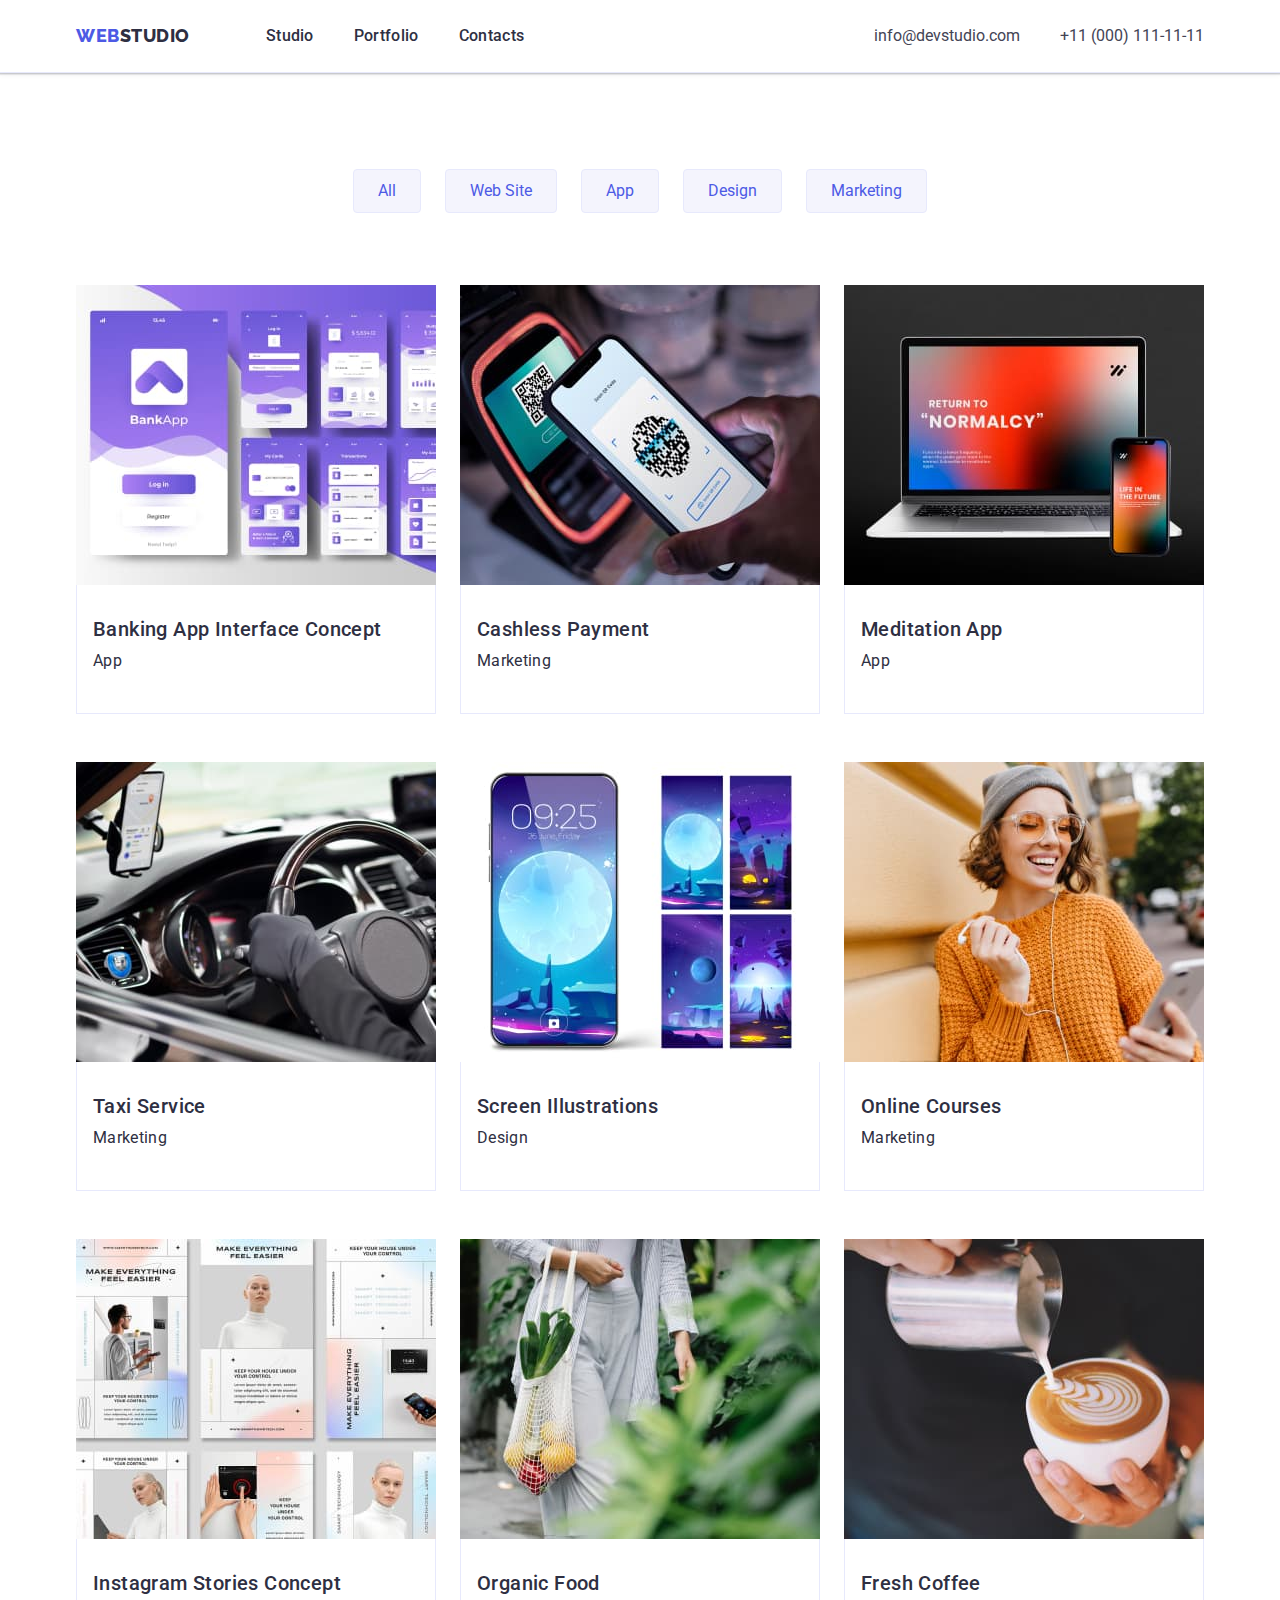
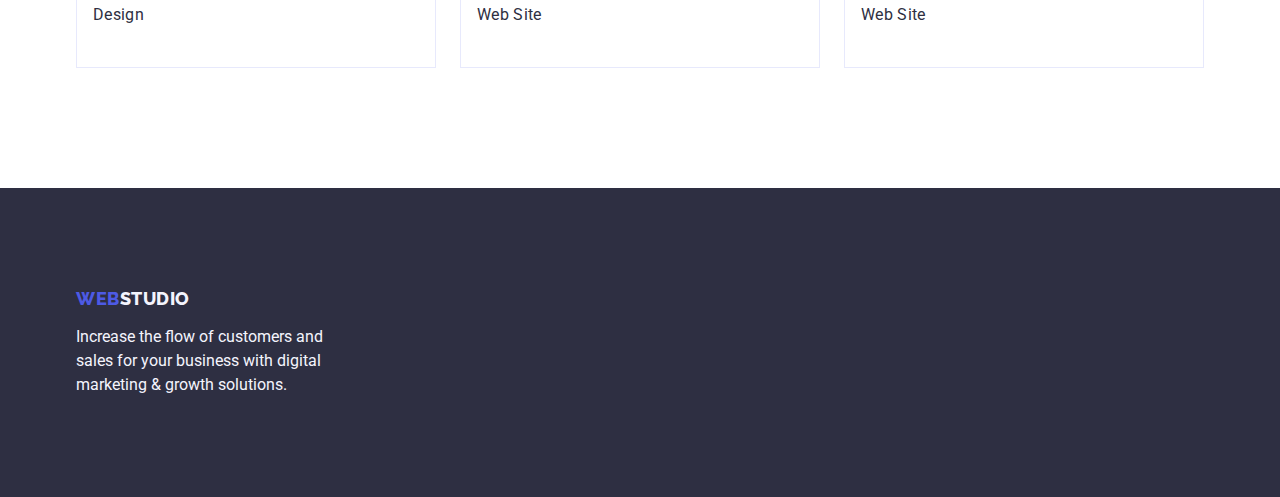
==== portfolio.html @ f8720d46 "Initial commit" ====
<!DOCTYPE html>
<html lang="en">

<head>
  <meta charset="UTF-8" />
  <meta http-equiv="X-UA-Compatible" content="IE=edge" />
  <meta name="viewport" content="width=device-width, initial-scale=1.0" />
  <title>Portfolio</title>
  <link rel="preconnect" href="https://fonts.googleapis.com" />
  <link rel="preconnect" href="https://fonts.gstatic.com" crossorigin />
  <link
    href="https://fonts.googleapis.com/css2?family=Raleway:wght@400;700&family=Roboto:wght@400;500;700;900&display=swap"
    rel="stylesheet" />
  <link rel="stylesheet"
    href="https://cdnjs.cloudflare.com/ajax/libs/modern-normalize/1.1.0/modern-normalize.min.css" />
  <link rel="stylesheet" href="./css/styles.css" />
</head>

<body>
  <!--HEADER-->
  <header class="header">
    <div class="container">
      <!--NAVIGATION MENU-->
      <nav class="nav">
        <!--LOGO-->
        <a href="./index.html" class="link nav-logo">Web<span class="nav-logo-item">Studio</span>
        </a>
        <ul class="list">
          <li class="list-item">
            <a href="./index.html" class="link nav-link">Studio</a>
          </li>
          <li class="list-item">
            <a href="./portfolio.html" class="link nav-link">Portfolio</a>
          </li>
          <li class="list-item">
            <a href="" class="link nav-link">Contacts</a>
          </li>
        </ul>
      </nav>
      <!--ADDRESS-->
      <address class="address">
        <ul class="list">
          <li class="address-list-item">
            <a href="mailto:info@devstudio.com" class="address-item link">info@devstudio.com</a>
          </li>
          <li class="address-list-item">
            <a href="tel:+110001111111" class="address-item link">+11 (000) 111-11-11</a>
          </li>
        </ul>
      </address>
    </div>
  </header>
  <!--MAIN CONTENT-->

  <main>
    <section class="section-portfolio">
      <div class="container">
        <!--HEAD-->

        <h1 class="visually-hidden">Portfolio</h1>

        <!--FILTER-->

        <ul class="list filter">
          <li class="filter-list">
            <button type="button" class="portfolio-btn">All</button>
          </li>
          <li class="filter-list">
            <button type="button" class="portfolio-btn">Web Site</button>
          </li>
          <li class="filter-list">
            <button type="button" class="portfolio-btn">App</button>
          </li>
          <li class="filter-list">
            <button type="button" class="portfolio-btn">Design</button>
          </li>
          <li class="filter-list">
            <button type="button" class="portfolio-btn">Marketing</button>
          </li>
        </ul>

        <!--PRODUCTS-->

        <ul class="list cards">
          <li class="card">
            <a href="" class="link">
              <img src="./images/projects/bank.jpg" alt="Banking App Interface Concept" width="360" />
              <div class="card-categories">
                <h2 class="portfolio-title">Banking App Interface Concept</h2>
                <p class="portfolio-text">App</p>
              </div>
            </a>
          </li>
          <li class="card">
            <a href="" class="link">
              <img src="./images/projects/cashless.jpg" alt="Cashless Payment" width="360" />
              <div class="card-categories">
                <h2 class="portfolio-title">Cashless Payment</h2>
                <p class="portfolio-text">Marketing</p>
              </div>
            </a>
          </li>
          <li class="card">
            <a href="" class="link">
              <img src="./images/projects/meditation.jpg" alt="Meditation App" width="360" />
              <div class="card-categories">
                <h2 class="portfolio-title">Meditation App</h2>
                <p class="portfolio-text">App</p>
              </div>
            </a>
          </li>
          <li class="card">
            <a href="" class="link">
              <img src="./images/projects/taxi.jpg" alt="Taxi Service" width="360" />
              <div class="card-categories">
                <h2 class="portfolio-title">Taxi Service</h2>
                <p class="portfolio-text">Marketing</p>
              </div>
            </a>
          </li>
          <li class="card">
            <a href="" class="link">
              <img src="./images/projects/screen.jpg" alt="Screen Illustrations" width="360" />
              <div class="card-categories">
                <h2 class="portfolio-title">Screen Illustrations</h2>
                <p class="portfolio-text">Design</p>
              </div>
            </a>
          </li>
          <li class="card">
            <a href="" class="link">
              <img src="./images/projects/online-cours.jpg" alt="Online Courses" width="360" />
              <div class="card-categories">
                <h2 class="portfolio-title">Online Courses</h2>
                <p class="portfolio-text">Marketing</p>
              </div>
            </a>
          </li>
          <li class="card">
            <a href="" class="link">
              <img src="./images/projects/instagram.jpg" alt="Instagram Stories Concept" width="360" />
              <div class="card-categories">
                <h2 class="portfolio-title">Instagram Stories Concept</h2>
                <p class="portfolio-text">Design</p>
              </div>
            </a>
          </li>
          <li class="card">
            <a href="" class="link">
              <img src="./images/projects/organic-food.jpg" alt="Organic Food" width="360" />
              <div class="card-categories">
                <h2 class="portfolio-title">Organic Food</h2>
                <p class="portfolio-text">Web Site</p>
              </div>
            </a>
          </li>
          <li class="card">
            <a href="" class="link">
              <img src="./images/projects/fresh-coffe.jpg" alt="Fresh Coffee" width="360" />
              <div class="card-categories">
                <h2 class="portfolio-title">Fresh Coffee</h2>
                <p class="portfolio-text">Web Site</p>
              </div>
            </a>
          </li>
        </ul>
      </div>
    </section>
  </main>

  <!--FOOTER-->
  <footer class="footer">
    <div class="container footer-flex">
      <div class="footer-logo-container">
        <!--LOGOG-->
        <a href="./index.html" class="link footer-logo">Web<span class="footer-logo-item">Studio</span>
        </a>
        <p class="text">
          Increase the flow of customers and sales for your business with
          digital marketing & growth solutions.
        </p>
      </div>

      <!--<div class="footer-social-container">
        <p class="footer-social-title">Social media</p>
        <ul class="footer-list list">
          <li class="footer-list-item">
            <a href="" class="footer-social-link">
              <svg class="icon" width="24" height="24">
                <use href="./images/icons.svg#icon-instagram"></use>
              </svg>
            </a>
          </li>
          <li class="footer-list-item">
            <a href="" class="footer-social-link">
              <svg class="icon" width="24" height="24">
                <use href="./images/icons.svg#icon-twitter"></use>
              </svg>
            </a>
          </li>
          <li class="footer-list-item">
            <a href="" class="footer-social-link">
              <svg class="icon" width="24" height="24">
                <use href="./images/icons.svg#icon-facebook"></use>
              </svg>
            </a>
          </li>
          <li class="footer-list-item">
            <a href="" class="footer-social-link">
              <svg class="icon" width="24" height="24">
                <use href="./images/icons.svg#icon-linkedin"></use>
              </svg>
            </a>
          </li>
        </ul>
      </div>-->
    </div>

  </footer>
</body>

</html>
---- css/styles.css ----
:root {
	--text-color: #434455;
	--dark-color: #2e2f42;
	--primary-barnd-color: #4d5ae5;
	--background-color: #ffffff;
	--pressed-state-cl: #404bbf;
	--light-color: #f4f4fd;
	--heder-border-cl: #e7e9fc;
	--customer-color: #afb1b8;
	--border-color: #8e8f99;
	--social-activ-cl: #31d0aa;
}

html {
	box-sizing: border-box;
}

*,
*::before,
*::after {
	box-sizing: inherit;
}

body {
	font-family: "Roboto", sans-serif;
	font-style: normal;
	font-weight: 400;
	font-size: 16px;
	line-height: 24px;

	color: var(--brand-color);
	background-color: var(--background-color);
}

h1,
h2,
h3,
h4,
h5,
h6,
p {
	margin: 0;
}

ul {
	padding: 0;
}

/*===utylits===*/
.container {
	width: 1158px;
	padding-left: 15px;
	padding-right: 15px;
	margin: 0 auto;
}

.link {
	text-decoration: none;
}

.list {
	list-style: none;
	margin: 0;
	padding: 0;
}

img {
	display: block;
}

.visually-hidden {
	position: absolute;
	width: 1px;
	height: 1px;
	margin: -1px;
	border: 0;
	padding: 0;
	white-space: nowrap;
	clip-path: inset(100%);
	clip: rect(0 0 0 0);
	overflow: hidden;
}

/* styles for index.html */

/*===HEDER SECTION===*/
.header .container {
	display: flex;
	align-items: center;
	margin: 0 auto 0 auto;
}

.header {
	border-bottom: 1px solid var(--heder-border-cl);
	box-shadow: 0px 2px 1px rgba(46, 47, 66, 0.08),
		0px 1px 1px rgba(46, 47, 66, 0.16), 0px 1px 6px rgba(46, 47, 66, 0.08);
}

/*===LOGO===*/
.nav-logo {
	font-family: "Raleway", sans-serif;
	font-style: normal;
	font-weight: 800;
	font-size: 18px;
	line-height: 1.17;
	margin-right: auto;

	letter-spacing: 0.03em;
	text-decoration: none;
	text-transform: uppercase;

	color: var(--primary-barnd-color);
}

.nav-logo-item {
	color: var(--dark-color);
}

/*===NAVIGATION===*/
.nav {
	display: flex;
	align-items: center;
	margin-right: auto;

	font-style: normal;
	font-weight: 500;
	font-size: 16px;
	line-height: 24px;
}

.nav .list {
	display: flex;
	margin-left: 76px;
	gap: 40px;
}

.nav-link {
	display: flex;
	padding-top: 24px;
	padding-bottom: 24px;
}

.list .nav-link {
	color: var(--dark-color);
	font-weight: 500;
	font-size: 16px;
	line-height: 1.5;
	letter-spacing: 0.02em;
}

.list .link:hover,
.list .link:focus {
	color: var(--pressed-state-cl);
}

/*===ADRRESS===*/
.address {
	font-style: normal;
}

.address-item.link {
	color: var(--text-color);
}

.address .list {
	display: flex;
	gap: 40px;
}

.address-item:hover,
.address-item:focus {
	color: var(--pressed-state-cl);
}

/*=== HERO SECTION ===*/

.hero {
	padding: 188px 0;
	max-width: 1440px;
	min-height: 600px;
	margin: 0 auto;
	text-align: center;
	background-color: var(--dark-color);

	background-image: linear-gradient(rgba(46, 47, 66, 0.7),
			rgba(46, 47, 66, 0.7)),
		url(../images/people-office.jpg);

	background-position: center;
	background-size: cover;
	background-repeat: no-repeat;
}

.hero-title {
	font-family: "Roboto", sans-serif;
	font-style: normal;
	font-weight: 700;
	font-size: 56px;
	letter-spacing: 0.02em;
	line-height: 1.07;

	max-width: 496px;
	text-align: center;
	margin-bottom: 48px;
	margin-left: auto;
	margin-right: auto;

	color: var(--background-color);
}

/*---BUTTON---*/
.btn {
	font-family: "Roboto", sans-serif;
	font-weight: 500;
	font-size: 16px;
	line-height: 1.5;
	letter-spacing: 0.04em;

	display: block;
	margin: 0 auto;
	border-radius: 4px;
	padding: 16px 32px;
	min-width: 169px;
	height: 56px;
	box-shadow: 0px 4px 4px rgba(0, 0, 0, 0.15);
	border: none;

	color: var(--background-color);
	background-color: var(--primary-barnd-color);
	cursor: pointer;
}

.btn:hover,
.btn:focus {
	background-color: var(--pressed-state-cl);
}

/*=== ABOUT SECTION ===*/
.about {
	padding: 120px 0;
}

.about-icon {
	display: flex;
	align-items: center;
	justify-content: center;

	width: 264px;
	height: 112px;
	margin: 0 0 8px 0;

	background: var(--light-color);
	border-radius: 4px;
}

.about-icon.icon {
	width: 64px;
	height: 64px;
	justify-content: center;
}

.about-head {
	font-weight: 500;
	font-size: 20px;
	line-height: 1.2;
	letter-spacing: 0.02em;

	margin-bottom: 8px;

	color: var(--dark-color);
}

.about-paragraf {
	letter-spacing: 0.02em;
}

.about-description {
	display: flex;
	gap: 24px;
}

.about-list {
	flex-basis: calc((100% - 72px) / 4);
}

.about-list:nth-last-child() {
	margin-right: 0;
}

.about-list {
	width: calc((100% - 72px) / 4);
}

/*=== PRODUCT SECTION ===*/
.product-section {
	padding-bottom: 120px;
}

.title {
	font-family: "Roboto";
	font-style: normal;
	font-weight: 700;
	font-size: 36px;
	line-height: 1.1;

	text-align: center;
	letter-spacing: 0.02em;
	text-transform: capitalize;

	margin-bottom: 72px;

	color: var(--dark-color);
}

.list.product {
	display: flex;
	gap: 24px;
}

.title.product {
	margin-bottom: 72px;
}

/*=== TEAM SECTION ===*/

.team {
	padding: 120px 0;

	background-color: var(--light-color);
}

.team .list {
	display: flex;
	gap: 24px;
}

.team-item {
	flex-basis: calc((100% - 72px) / 4);

	box-shadow: 0px 1px 6px rgba(46, 47, 66, 0.08),
		0px 1px 1px rgba(46, 47, 66, 0.16), 0px 2px 1px rgba(46, 47, 66, 0.08);
	border-radius: 0px 0px 4px 4px;
	background-color: var(--background-color);
}

.team-title {
	font-family: "Roboto";
	font-style: normal;
	font-weight: 500;
	font-size: 20px;
	line-height: 24px;
	text-align: center;
	letter-spacing: 0.02em;
	margin-bottom: 8px;

	color: var(--dark-color);
}

.team-posicion {
	font-family: "Roboto";
	font-style: normal;
	font-weight: 400;
	font-size: 16px;
	line-height: 24px;
	text-align: center;
	letter-spacing: 0.02em;

	margin-bottom: 8px;
}

.team-descr {
	padding: 32px 0px;
	border-radius: 0px 0px 4px 4px;
}

/*---ICONS---*/
.social-icon-list {
	display: flex;
	justify-content: center;
	gap: 24px;
}

.social-icon-list-item {
	width: 40px;
	height: 40px;
}

.link-icon {
	display: flex;
	width: 100%;
	height: 100%;

	align-items: center;
	justify-content: center;

	background-color: var(--primary-barnd-color);

	border-radius: 50%;
}

.link-icon:hover,
.link-icon:focus {
	background-color: var(--pressed-state-cl);
}

.link-icon .icon {
	fill: var(--light-color);
}

/*---CUSTOMER SECTION---*/
.customers {
	padding: 120px 0;
	text-align: center;
}

/*.customers-title {
  font-family: "Roboto";
  font-style: normal;
  font-weight: 700;
  font-size: 36px;
  line-height: 1.1;

  margin-bottom: 72px;
  letter-spacing: 0.2em;

  color: var(--dark-color);
}*/
.customers-list {
	display: flex;
	gap: 24px;
	justify-content: center;
}

.customers-list-item {
	width: 168px;
	height: 88px;
}

/*==ICONS COMPANY==*/
.customers-link {
	color: var(--border-color);

	height: 100%;

	border: 1px solid var(--border-color);
	border-radius: 4px;

	display: flex;
	justify-content: center;
	align-items: center;

	/*transition: border 250ms var(--сubic), color 250ms var(--сubic);*/
}

.customers-icon {
	fill: currentColor;
}

.customers-link:hover,
.customers-link:focus {
	border-color: var(--pressed-state-cl);
	color: var(--pressed-state-cl);
}



/*=== FOOTER SECTION ===*/

.footer {
	padding: 100px 0;

	background-color: var(--dark-color);
}

.footer-flex.container {
	display: flex;
	align-items: baseline;
	gap: 120px;
}


/*.footer.container {
	display: flex;
	align-items: baseline;
	gap: 120px;
}*/

.footer-logo {
	font-family: "Raleway", sans-serif;
	font-style: normal;
	font-weight: 800;
	font-size: 18px;
	line-height: 1.17;
	color: var(--primary-barnd-color);
	display: inline-block;
	align-items: center;
	letter-spacing: 0.03em;
	text-decoration: none;
	text-transform: uppercase;
	margin-bottom: 16px;
}

.footer-logo-item,
.footer .text {
	color: var(--light-color);
}

.footer .text {
	width: 264px;
}

.footer-social-title {
	font-family: "Roboto", sans-serif;
	font-style: normal;
	font-weight: 500;
	font-size: 16px;
	line-height: 1.5;
	/* identical to box height, or 150% */

	letter-spacing: 0.02em;

	margin-bottom: 16px;

	color: var(--background-color);
}

.footer-list {
	display: flex;
	gap: 16px;
}

.footer-list-item {
	width: 40px;
	height: 40px;
}

.footer-social-link {
	display: flex;
	width: 40px;
	height: 40px;
	border-radius: 50%;
	background-color: var(--primary-barnd-color);
	align-items: center;
	justify-content: center;
	background-size: cover;
}

.footer-social-link:hover,
.footer-social-link:focus {
	background-color: var(--social-activ-cl);
}

.footer .icon {
	fill: var(--light-color);
}

/*== PORTFOLIO PAGE===*/
.section-portfolio {
	padding: 96px 0 120px;
}

/*=== FILTER ===*/
.portfolio-btn {
	display: flex;
	flex-direction: row;
	justify-content: center;
	align-items: center;
	padding: 12px 24px;

	background: var(--light-color);
	color: var(--primary-barnd-color);
	border: 1px solid var(--heder-border-cl);
	border-radius: 4px;
	cursor: pointer;

	/*transition: color 250ms var(--сubic), background 250ms var(--сubic), border 250ms var(--сubic),
		box-shadow 250ms var(--сubic);*/
}

.portfolio-btn:hover,
.portfolio-btn:focus {
	color: var(--background-color);
	background-color: var(--pressed-state-cl);
	border: 1px solid transparent;
	box-shadow: 0px 3px 1px rgba(0, 0, 0, 0.1), 0px 2px 1px rgba(0, 0, 0, 0.08),
		0px 2px 2px rgba(0, 0, 0, 0.12);
}

.list.filter {
	display: flex;
	justify-content: center;
	gap: 24px;
	margin-bottom: 72px;
}

/*=== PRODUCT ===*/
.portfolio-title {
	margin-bottom: 8px;
	font-weight: 500;
	font-size: 20px;
	line-height: 1.2;
	letter-spacing: 0.02em;

	color: var(--dark-color);
}

.portfolio-text {
	font-size: 16px;
	line-height: 1.5;
	letter-spacing: 0.02em;
	color: var(--dark-color);
	margin-bottom: 8px;
}

/* Cards */

.list.cards {
	display: flex;
	flex-wrap: wrap;
	column-gap: 24px;
	row-gap: 48px;
}

.card {
	width: 360px;

	background: #ffffff;
}

.card .link {
	display: block;
}

.card .link:hover,
.card .link:focus {
	box-shadow: 0px 1px 6px rgba(46, 47, 66, 0.08), 0px 1px 1px rgba(46, 47, 66, 0.16),
		0px 2px 1px rgba(46, 47, 66, 0.08);
}

.card-categories {
	padding: 32px 16px;
	border: 1px solid #e7e9fc;
	border-top: none;
}
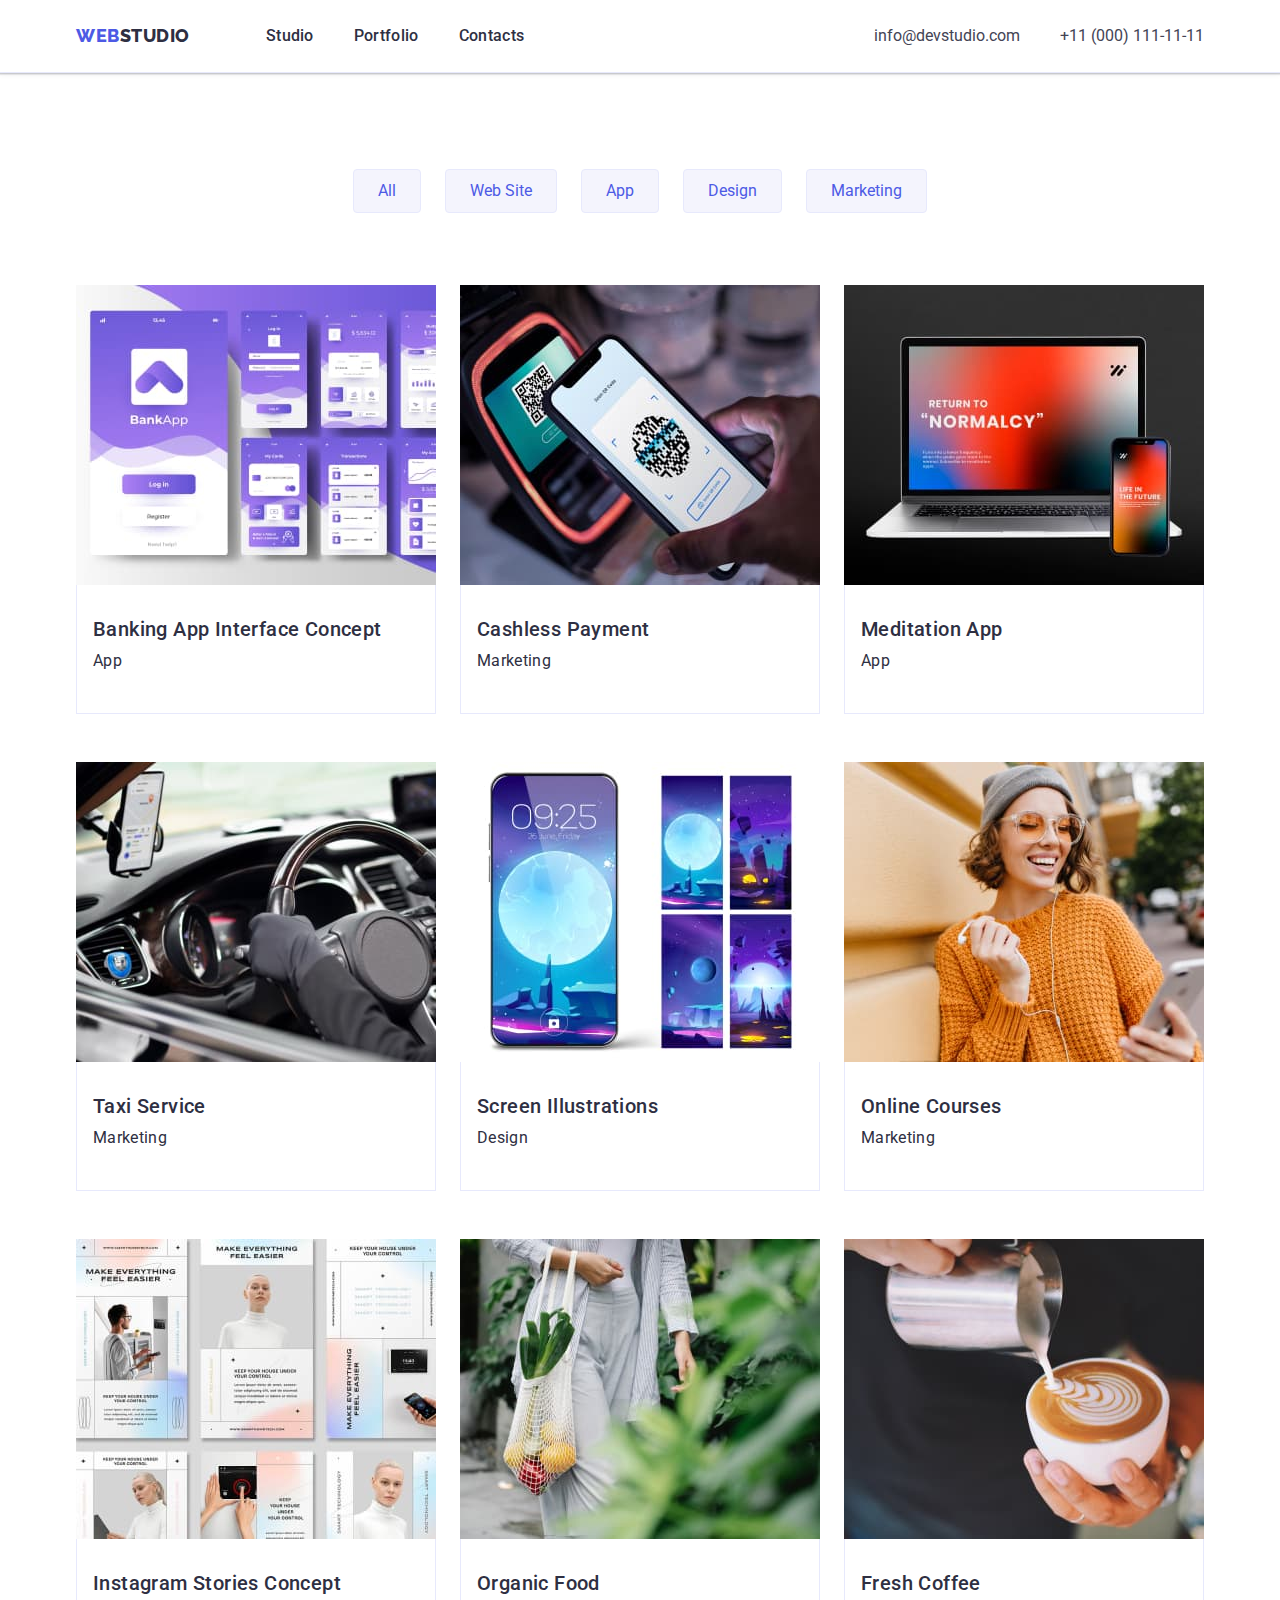
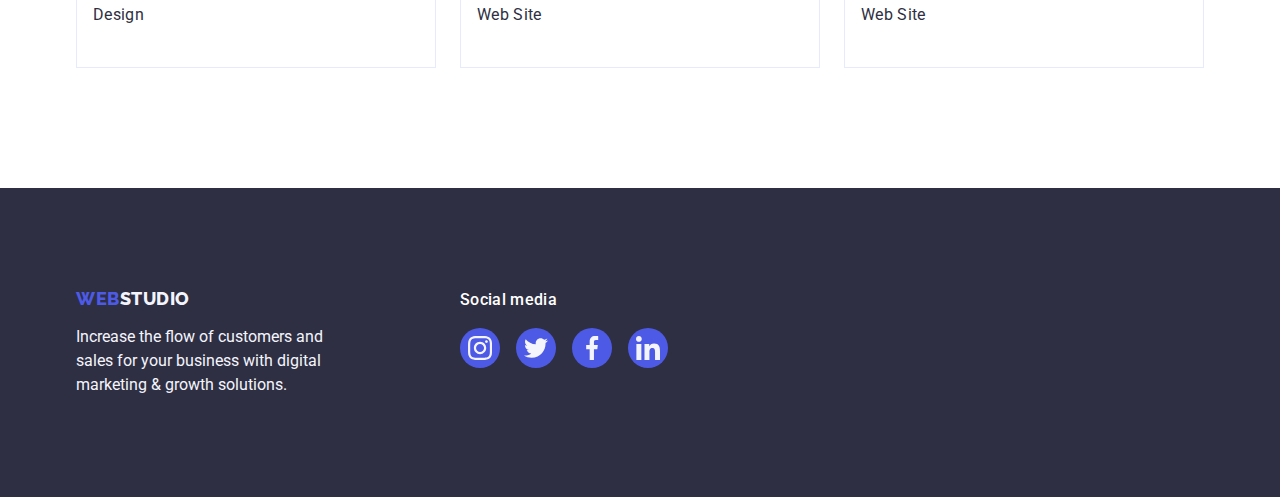
==== commit 696ca36f: "modal" ====
--- a/portfolio.html
+++ b/portfolio.html
@@ -84,7 +84,13 @@
         <ul class="list cards">
           <li class="card">
             <a href="" class="link">
-              <img src="./images/projects/bank.jpg" alt="Banking App Interface Concept" width="360" />
+              <div class="box-overlay">
+                <img src="./images/projects/bank.jpg" alt="Banking App Interface Concept" width="360" />
+                <div class="overlay">
+                  <p>14 Stylish and User-Friendly App Design Concepts · Task Manager App · Calorie
+                    Tracker App · Exotic Fruit Ecommerce App · Cloud Storage App</p>
+                </div>
+              </div>
               <div class="card-categories">
                 <h2 class="portfolio-title">Banking App Interface Concept</h2>
                 <p class="portfolio-text">App</p>
@@ -93,7 +99,13 @@
           </li>
           <li class="card">
             <a href="" class="link">
-              <img src="./images/projects/cashless.jpg" alt="Cashless Payment" width="360" />
+              <div class="box-overlay">
+                <img src="./images/projects/cashless.jpg" alt="Cashless Payment" width="360" />
+                <div class="overlay">
+                  <p>14 Stylish and User-Friendly App Design Concepts · Task Manager App · Calorie
+                    Tracker App · Exotic Fruit Ecommerce App · Cloud Storage App</p>
+                </div>
+              </div>
               <div class="card-categories">
                 <h2 class="portfolio-title">Cashless Payment</h2>
                 <p class="portfolio-text">Marketing</p>
@@ -102,7 +114,14 @@
           </li>
           <li class="card">
             <a href="" class="link">
-              <img src="./images/projects/meditation.jpg" alt="Meditation App" width="360" />
+              <div class="box-overlay">
+                <img src="./images/projects/meditation.jpg" alt="Meditation App" width="360" />
+                <div class="overlay">
+                  <p>14 Stylish and User-Friendly App Design Concepts · Task Manager App · Calorie
+                    Tracker App · Exotic Fruit Ecommerce App · Cloud Storage App
+                  </p>
+                </div>
+              </div>
               <div class="card-categories">
                 <h2 class="portfolio-title">Meditation App</h2>
                 <p class="portfolio-text">App</p>
@@ -111,7 +130,13 @@
           </li>
           <li class="card">
             <a href="" class="link">
-              <img src="./images/projects/taxi.jpg" alt="Taxi Service" width="360" />
+              <div class="box-overlay">
+                <img src="./images/projects/taxi.jpg" alt="Taxi Service" width="360" />
+                <div class="overlay">
+                  <p>14 Stylish and User-Friendly App Design Concepts · Task Manager App · Calorie
+                    Tracker App · Exotic Fruit Ecommerce App · Cloud Storage App</p>
+                </div>
+              </div>
               <div class="card-categories">
                 <h2 class="portfolio-title">Taxi Service</h2>
                 <p class="portfolio-text">Marketing</p>
@@ -120,7 +145,13 @@
           </li>
           <li class="card">
             <a href="" class="link">
-              <img src="./images/projects/screen.jpg" alt="Screen Illustrations" width="360" />
+              <div class="box-overlay">
+                <img src="./images/projects/screen.jpg" alt="Screen Illustrations" width="360" />
+                <div class="overlay">
+                  <p>14 Stylish and User-Friendly App Design Concepts · Task Manager App · Calorie
+                    Tracker App · Exotic Fruit Ecommerce App · Cloud Storage App</p>
+                </div>
+              </div>
               <div class="card-categories">
                 <h2 class="portfolio-title">Screen Illustrations</h2>
                 <p class="portfolio-text">Design</p>
@@ -129,7 +160,13 @@
           </li>
           <li class="card">
             <a href="" class="link">
-              <img src="./images/projects/online-cours.jpg" alt="Online Courses" width="360" />
+              <div class="box-overlay">
+                <img src="./images/projects/online-cours.jpg" alt="Online Courses" width="360" />
+                <div class="overlay">
+                  <p>14 Stylish and User-Friendly App Design Concepts · Task Manager App · Calorie
+                    Tracker App · Exotic Fruit Ecommerce App · Cloud Storage App</p>
+                </div>
+              </div>
               <div class="card-categories">
                 <h2 class="portfolio-title">Online Courses</h2>
                 <p class="portfolio-text">Marketing</p>
@@ -138,7 +175,13 @@
           </li>
           <li class="card">
             <a href="" class="link">
-              <img src="./images/projects/instagram.jpg" alt="Instagram Stories Concept" width="360" />
+              <div class="box-overlay">
+                <img src="./images/projects/instagram.jpg" alt="Instagram Stories Concept" width="360" />
+                <div class="overlay">
+                  <p>14 Stylish and User-Friendly App Design Concepts · Task Manager App · Calorie
+                    Tracker App · Exotic Fruit Ecommerce App · Cloud Storage App</p>
+                </div>
+              </div>
               <div class="card-categories">
                 <h2 class="portfolio-title">Instagram Stories Concept</h2>
                 <p class="portfolio-text">Design</p>
@@ -147,7 +190,13 @@
           </li>
           <li class="card">
             <a href="" class="link">
-              <img src="./images/projects/organic-food.jpg" alt="Organic Food" width="360" />
+              <div class="box-overlay">
+                <img src="./images/projects/organic-food.jpg" alt="Organic Food" width="360" />
+                <div class="overlay">
+                  <p>14 Stylish and User-Friendly App Design Concepts · Task Manager App · Calorie
+                    Tracker App · Exotic Fruit Ecommerce App · Cloud Storage App</p>
+                </div>
+              </div>
               <div class="card-categories">
                 <h2 class="portfolio-title">Organic Food</h2>
                 <p class="portfolio-text">Web Site</p>
@@ -156,7 +205,13 @@
           </li>
           <li class="card">
             <a href="" class="link">
-              <img src="./images/projects/fresh-coffe.jpg" alt="Fresh Coffee" width="360" />
+              <div class="box-overlay">
+                <img src="./images/projects/fresh-coffe.jpg" alt="Fresh Coffee" width="360" />
+                <div class="overlay">
+                  <p>14 Stylish and User-Friendly App Design Concepts · Task Manager App · Calorie
+                    Tracker App · Exotic Fruit Ecommerce App · Cloud Storage App</p>
+                </div>
+              </div>
               <div class="card-categories">
                 <h2 class="portfolio-title">Fresh Coffee</h2>
                 <p class="portfolio-text">Web Site</p>
@@ -181,42 +236,44 @@
         </p>
       </div>
 
-      <!--<div class="footer-social-container">
+      <div class="footer-social-container">
         <p class="footer-social-title">Social media</p>
         <ul class="footer-list list">
           <li class="footer-list-item">
-            <a href="" class="footer-social-link">
+            <a class="footer-social-link" href="https://www.instagram.com/" target="_blank" rel="noopener noreferrer">
               <svg class="icon" width="24" height="24">
                 <use href="./images/icons.svg#icon-instagram"></use>
               </svg>
             </a>
           </li>
           <li class="footer-list-item">
-            <a href="" class="footer-social-link">
+            <a class="footer-social-link" href="https://twitter.com/" target="_blank" rel="noopener noreferrer">
               <svg class="icon" width="24" height="24">
                 <use href="./images/icons.svg#icon-twitter"></use>
               </svg>
             </a>
           </li>
           <li class="footer-list-item">
-            <a href="" class="footer-social-link">
+            <a class="footer-social-link" href="https://www.facebook.com/" target="_blank" rel="noopener noreferrer">
               <svg class="icon" width="24" height="24">
                 <use href="./images/icons.svg#icon-facebook"></use>
               </svg>
             </a>
           </li>
           <li class="footer-list-item">
-            <a href="" class="footer-social-link">
+            <a class="footer-social-link" href="https://www.linkedin.com/" target="_blank" rel="noopener noreferrer">
               <svg class="icon" width="24" height="24">
                 <use href="./images/icons.svg#icon-linkedin"></use>
               </svg>
             </a>
           </li>
         </ul>
-      </div>-->
+      </div>
     </div>
 
   </footer>
+  <!---MODAL SCRIPT--->
+  <!--<script src="./js/modal.js"></script>*-->
 </body>
 
 </html>--- a/css/styles.css
+++ b/css/styles.css
@@ -9,6 +9,8 @@
 	--customer-color: #afb1b8;
 	--border-color: #8e8f99;
 	--social-activ-cl: #31d0aa;
+	--сubic: cubic-bezier(0.4, 0, 0.2, 1);
+	--backdrop: rgba(46, 47, 66, 0.4);
 }
 
 html {
@@ -112,6 +114,10 @@
 	color: var(--primary-barnd-color);
 }
 
+.this-page {
+	position: relative;
+}
+
 .nav-logo-item {
 	color: var(--dark-color);
 }
@@ -135,17 +141,32 @@
 }
 
 .nav-link {
+	position: relative;
 	display: flex;
 	padding-top: 24px;
 	padding-bottom: 24px;
 }
 
+.nav-link.current::after {
+	content: '';
+	position: absolute;
+	width: 100%;
+	height: 4px;
+	bottom: -1px;
+
+	background: var(--pressed-state-cl);
+	color: var(--pressed-state-cl);
+	border-radius: 2px;
+}
+
 .list .nav-link {
-	color: var(--dark-color);
 	font-weight: 500;
 	font-size: 16px;
 	line-height: 1.5;
 	letter-spacing: 0.02em;
+
+	color: var(--dark-color);
+	transition: color 250ms var(--сubic);
 }
 
 .list .link:hover,
@@ -165,6 +186,10 @@
 .address .list {
 	display: flex;
 	gap: 40px;
+}
+
+.address-item {
+	transition: color 250ms var(--сubic);
 }
 
 .address-item:hover,
@@ -228,11 +253,84 @@
 	color: var(--background-color);
 	background-color: var(--primary-barnd-color);
 	cursor: pointer;
-}
+
+	transition: background 250ms var(--сubic);
+}
+
 
 .btn:hover,
 .btn:focus {
 	background-color: var(--pressed-state-cl);
+}
+
+/*--MODAL WINDOW--*/
+.backdrop {
+	position: fixed;
+	top: 0;
+	left: 0;
+
+	width: 100%;
+	height: 100%;
+
+	background-color: var(--backdrop);
+	transition: opacity 250ms var(--сubic), visibility 250ms var(--сubic);
+}
+
+.backdrop.is-hidden {
+	opacity: 0;
+	visibility: hidden;
+	pointer-events: none;
+}
+
+.modal {
+	position: absolute;
+	top: 50%;
+	left: 50%;
+
+	transform: translate(-50%, -50%);
+
+	min-width: 408px;
+	min-height: 576px;
+	padding: 24px;
+
+	background: #fcfcfc;
+	box-shadow: 0px 1px 1px rgba(0, 0, 0, 0.14),
+		0px 1px 3px rgba(0, 0, 0, 0.12),
+		0px 2px 1px rgba(0, 0, 0, 0.2);
+	border-radius: 4px;
+}
+
+.modal-icon {
+	width: 24px;
+	height: 24px;
+	margin-left: auto;
+}
+
+.modal-btn {
+	display: flex;
+	align-items: center;
+	justify-content: center;
+
+	width: 100%;
+	height: 100%;
+
+	border: none;
+	border-radius: 50%;
+	background-color: #e7e9fc;
+	background-size: cover;
+
+	transition: color 250ms var(--сubic), background 250ms var(--сubic);
+}
+
+.icon-close {
+	fill: currentColor;
+}
+
+.modal-btn:hover,
+.modal-btn:focus {
+	background-color: var(--pressed-state-cl);
+	color: var(--light-color);
+	cursor: pointer;
 }
 
 /*=== ABOUT SECTION ===*/
@@ -437,6 +535,42 @@
 }
 
 /*==ICONS COMPANY==*/
+.social-icon-list {
+	display: flex;
+	justify-content: center;
+	gap: 24px;
+}
+
+.social-icon-list-item {
+	width: 40px;
+	height: 40px;
+}
+
+.link-icon {
+	display: flex;
+	width: 100%;
+	height: 100%;
+
+	align-items: center;
+	justify-content: center;
+
+	background-color: var(--primary-barnd-color);
+
+	border-radius: 50%;
+
+	transition: background 250ms var(--сubic);
+}
+
+.link-icon:hover,
+.link-icon:focus {
+	background-color: var(--pressed-state-cl);
+}
+
+.link-icon .icon {
+	fill: var(--light-color);
+}
+
+/*--CUSTOMER SECTION--*/
 .customers-link {
 	color: var(--border-color);
 
@@ -449,7 +583,7 @@
 	justify-content: center;
 	align-items: center;
 
-	/*transition: border 250ms var(--сubic), color 250ms var(--сubic);*/
+	transition: border 250ms var(--сubic), color 250ms var(--сubic);
 }
 
 .customers-icon {
@@ -475,15 +609,12 @@
 .footer-flex.container {
 	display: flex;
 	align-items: baseline;
-	gap: 120px;
-}
-
-
-/*.footer.container {
-	display: flex;
-	align-items: baseline;
-	gap: 120px;
-}*/
+}
+
+.footer-logo-container {
+	margin-right: 120px;
+}
+
 
 .footer-logo {
 	font-family: "Raleway", sans-serif;
@@ -573,8 +704,8 @@
 	border-radius: 4px;
 	cursor: pointer;
 
-	/*transition: color 250ms var(--сubic), background 250ms var(--сubic), border 250ms var(--сubic),
-		box-shadow 250ms var(--сubic);*/
+	transition: color 250ms var(--сubic), background 250ms var(--сubic), border 250ms var(--сubic),
+		box-shadow 250ms var(--сubic);
 }
 
 .portfolio-btn:hover,
@@ -629,6 +760,7 @@
 
 .card .link {
 	display: block;
+	transition: box-shadow 250ms var(--сubic);
 }
 
 .card .link:hover,
@@ -641,4 +773,34 @@
 	padding: 32px 16px;
 	border: 1px solid #e7e9fc;
 	border-top: none;
+}
+
+/*--OVERLEAY CARD--*/
+.box-overlay {
+	position: relative;
+	overflow: hidden;
+
+	width: 100%;
+	height: 100%;
+}
+
+.overlay {
+	position: absolute;
+	top: 0;
+	right: 0;
+	width: 100%;
+	height: 100%;
+	padding: 40px 32px 164px 32px;
+
+	background-color: var(--primary-barnd-color);
+	transform: translateY(100%);
+	transition: transform 250ms var(--сubic);
+}
+
+.card:hover .overlay {
+	transform: translateY(0);
+}
+
+.overlay p {
+	color: var(--light-color);
 }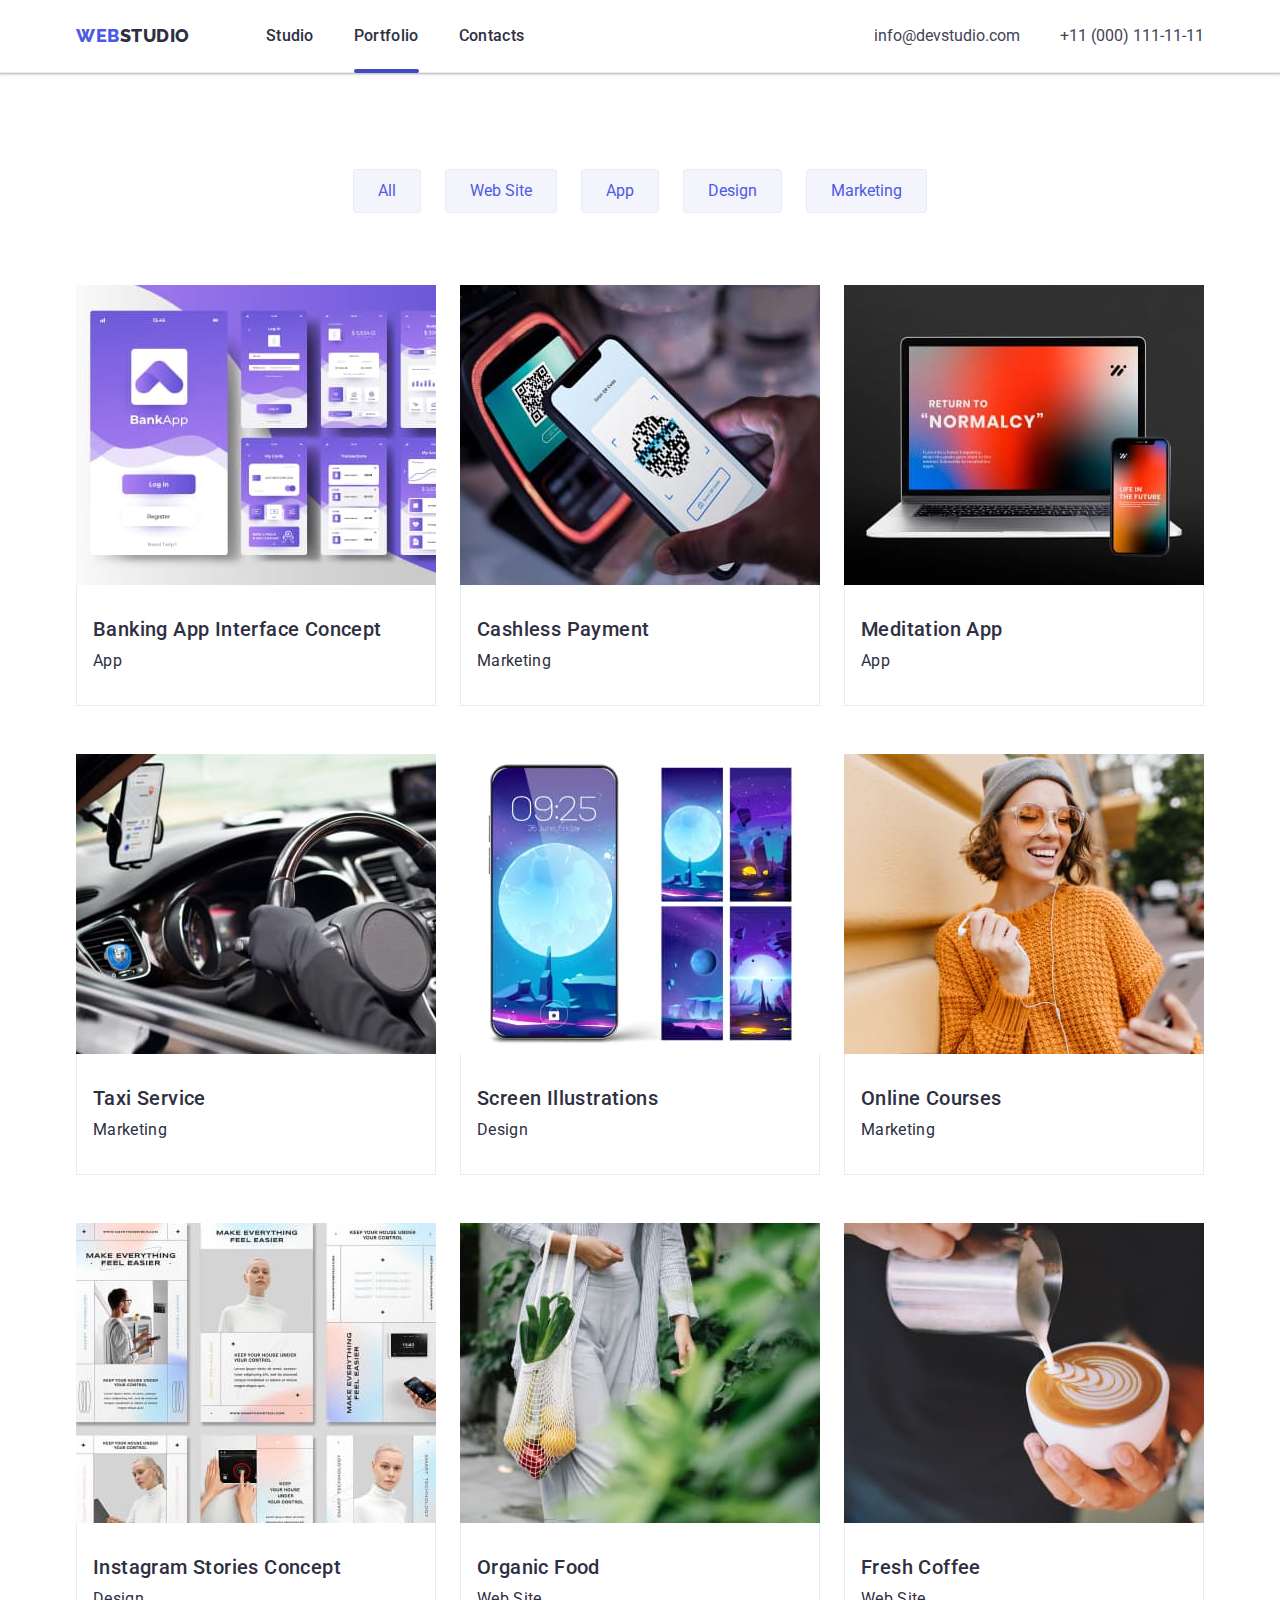
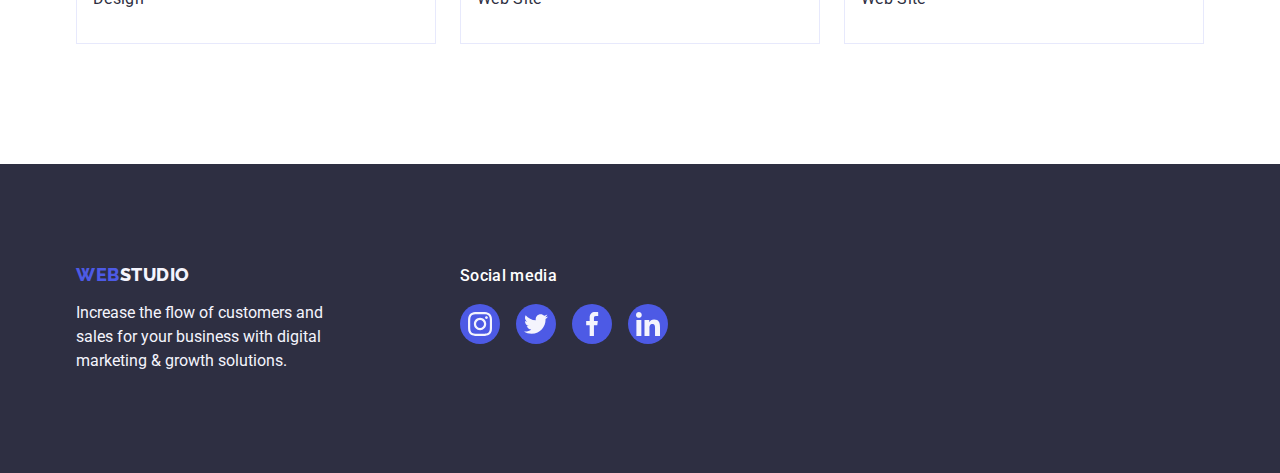
==== commit 0671b4ac: "+" ====
--- a/portfolio.html
+++ b/portfolio.html
@@ -30,7 +30,7 @@
             <a href="./index.html" class="link nav-link">Studio</a>
           </li>
           <li class="list-item">
-            <a href="./portfolio.html" class="link nav-link">Portfolio</a>
+            <a href="./portfolio.html" class="link nav-link current">Portfolio</a>
           </li>
           <li class="list-item">
             <a href="" class="link nav-link">Contacts</a>
@@ -273,7 +273,7 @@
 
   </footer>
   <!---MODAL SCRIPT--->
-  <!--<script src="./js/modal.js"></script>*-->
+  <script src="./js/modal.js"></script>
 </body>
 
 </html>--- a/css/styles.css
+++ b/css/styles.css
@@ -169,8 +169,8 @@
 	transition: color 250ms var(--сubic);
 }
 
-.list .link:hover,
-.list .link:focus {
+.list .nav-link:hover,
+.list .nav-link:focus {
 	color: var(--pressed-state-cl);
 }
 
@@ -667,13 +667,14 @@
 
 .footer-social-link {
 	display: flex;
-	width: 40px;
-	height: 40px;
+	width: 100%;
+	height: 100%;
 	border-radius: 50%;
 	background-color: var(--primary-barnd-color);
 	align-items: center;
 	justify-content: center;
 	background-size: cover;
+	transition: background 250ms var(--сubic);
 }
 
 .footer-social-link:hover,
@@ -740,7 +741,6 @@
 	line-height: 1.5;
 	letter-spacing: 0.02em;
 	color: var(--dark-color);
-	margin-bottom: 8px;
 }
 
 /* Cards */
